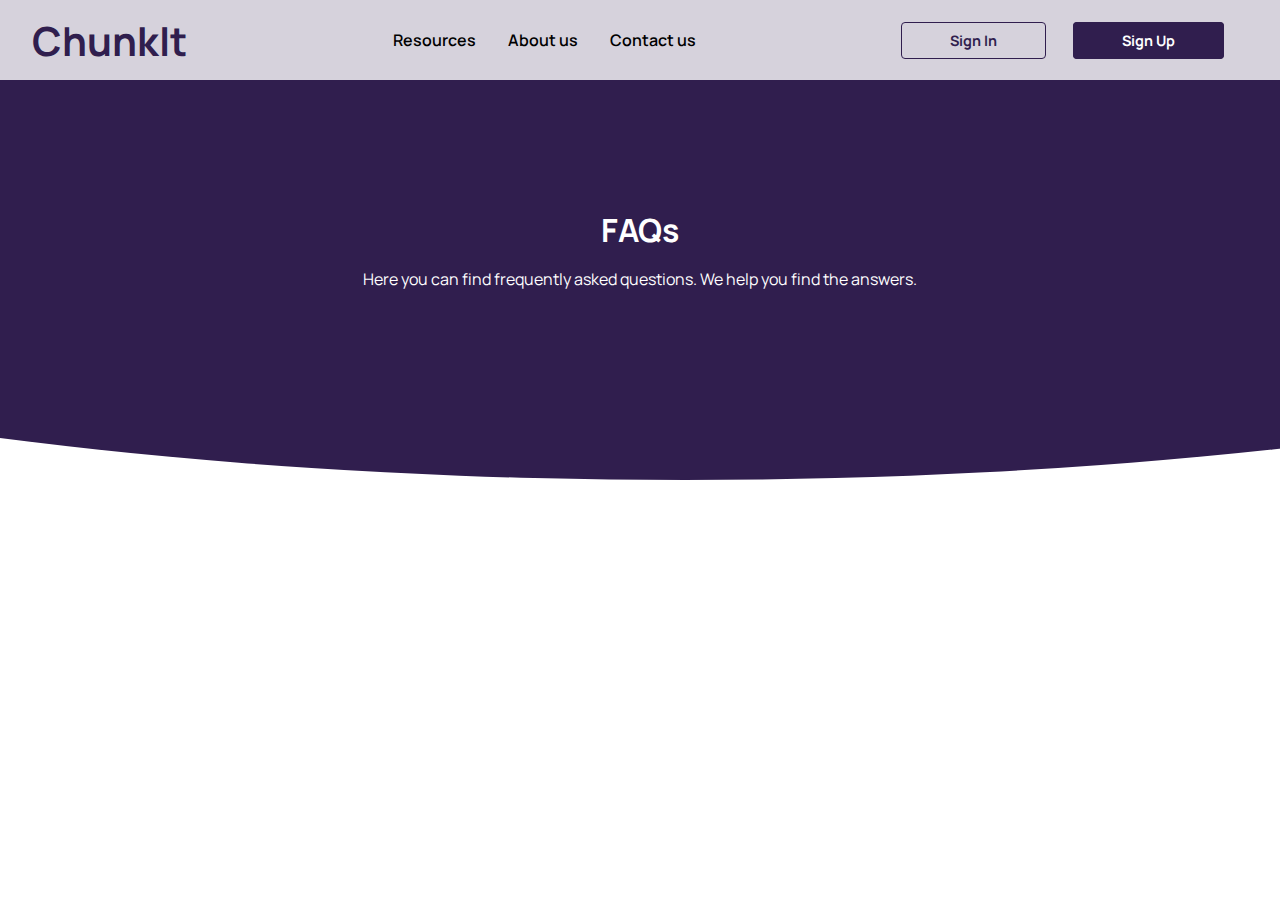
==== faq.html @ d7ba3e14 "updating faq page top section" ====
<!DOCTYPE html>
<html lang="en">
  <head>
    <meta charset="UTF-8" />
    <meta http-equiv="X-UA-Compatible" content="IE=edge" />
    <meta name="viewport" content="width=device-width, initial-scale=1.0" />
    <title>FAQ</title>
    <link rel="stylesheet" href="index.css" />
    <link rel="stylesheet" href="faq.css" />
  </head>
  <body>
    <header>
      <nav class="primary-navigation">
        <div>
          <h4 class="logo">ChunkIt</h4>
        </div>
        <div>
          <ul class="nav-link">
            <li><a>Resources</a></li>
            <li><a>About us</a></li>
            <li><a href="faq.html">Contact us</a></li>
          </ul>
        </div>
        <div class="header-action">
          <a class="btn-link primary">Sign In</a>
          <a class="btn-link secondary">Sign Up</a>
        </div>
      </nav>
    </header>
    <main>
      <section class="top-section">
        <!-- <div class="box"></div>
        <div class="box1"></div> -->
        <h1>FAQs</h1>
        <p>
          Here you can find frequently asked questions. We help you find the
          answers.
        </p>
      </section>
    </main>
    <footer></footer>
  </body>
</html>
---- index.css ----
@import url("https://fonts.googleapis.com/css2?family=Manrope:wght@300;400;500;600;700&display=swap");

:root {
  --color-bg: #d6d2dc;
  --color-main: #301e4e;
  --color-btn: #ff6e6c;
  --fz-heading: 40px;
}

* {
  padding: 0;
  margin: 0;
  box-sizing: border-box;
}

body {
  min-height: 100vh;
  font-family: "Manrope", sans-serif;
}

header {
  /* color: #fff; */
  width: 100%;
  background-color: var(--color-bg);
  padding-inline: 2rem;
}

.logo {
  font-weight: 700;
  color: var(--color-main);
  font-size: var(--fz-heading);
}

.primary-navigation {
  min-height: 5rem;

  display: flex;
  /* padding-inline: 2rem; */
  gap: 2rem;
  align-items: center;
  justify-content: space-between;
}

.primary-navigation div {
  /* padding-inline: 2rem; */
  text-align: center;
}

.primary-navigation ul {
  list-style: none;
  display: flex;
  gap: 2rem;
  font-weight: 600;
}

.primary-navigation a {
  text-decoration: none;
  color: inherit;
}

.header-action .btn-link {
  padding: 0.5rem 3rem;
  border-radius: 0.25rem;
  margin-inline-end: 1.5rem;
  font-size: 0.9rem;
  font-weight: 700;
  border: 1px solid var(--color-main);
}

.header-action .primary {
  color: var(--color-main);
}

.header-action .secondary {
  color: #fff;
  background-color: var(--color-main);
}
---- faq.css ----
:root {
  --color-bg: #d6d2dc;
  --color-main: #301e4e;
  --color-btn: #ff6e6c;
  --fz-heading: 40px;
}

.top-section {
  position: relative;
  display: flex;
  flex-direction: column;
  align-items: center;
  min-height: 25rem;
  background-color: var(--color-main);
  color: #fff;
  clip-path: ellipse(120% 100% at 53.5% 0%);
}

.top-section h1 {
  margin-block: 8rem 1rem;
}

.top-section h1,
.top-section p {
  z-index: 100;
}

.custom-shape-divider-bottom-1658563524 {
  position: absolute;
  bottom: 0;
  left: 0;
  width: 100%;
  overflow: hidden;
  line-height: 0;
}

.custom-shape-divider-bottom-1658563524 svg {
  position: relative;
  display: block;
  width: calc(300% + 1.3px);
  height: 249px;
}

.custom-shape-divider-bottom-1658563524 .shape-fill {
  fill: #ffffff;
}

.box,
.box1 {
  /* position: absolute;
  width: 800px;
  height: 800px;
  border: solid 5px #000;
  border-color: #000 #000 transparent #000;
  border-radius: 100% 100% 100% 100%; */

  position: absolute;
  top: 0;
  margin-top: 2px;
  width: 65rem;
  height: 30rem;
  border-radius: 32.5rem 32.5rem 0 0;
  border: 2px solid #000;
  border-color: #000 transparent transparent transparent;
  background-color: transparent;
}

.box1 {
  margin-top: 1.2rem;
  width: 60rem;
  height: 30rem;
  border-radius: 30rem 38rem 0 0;
}
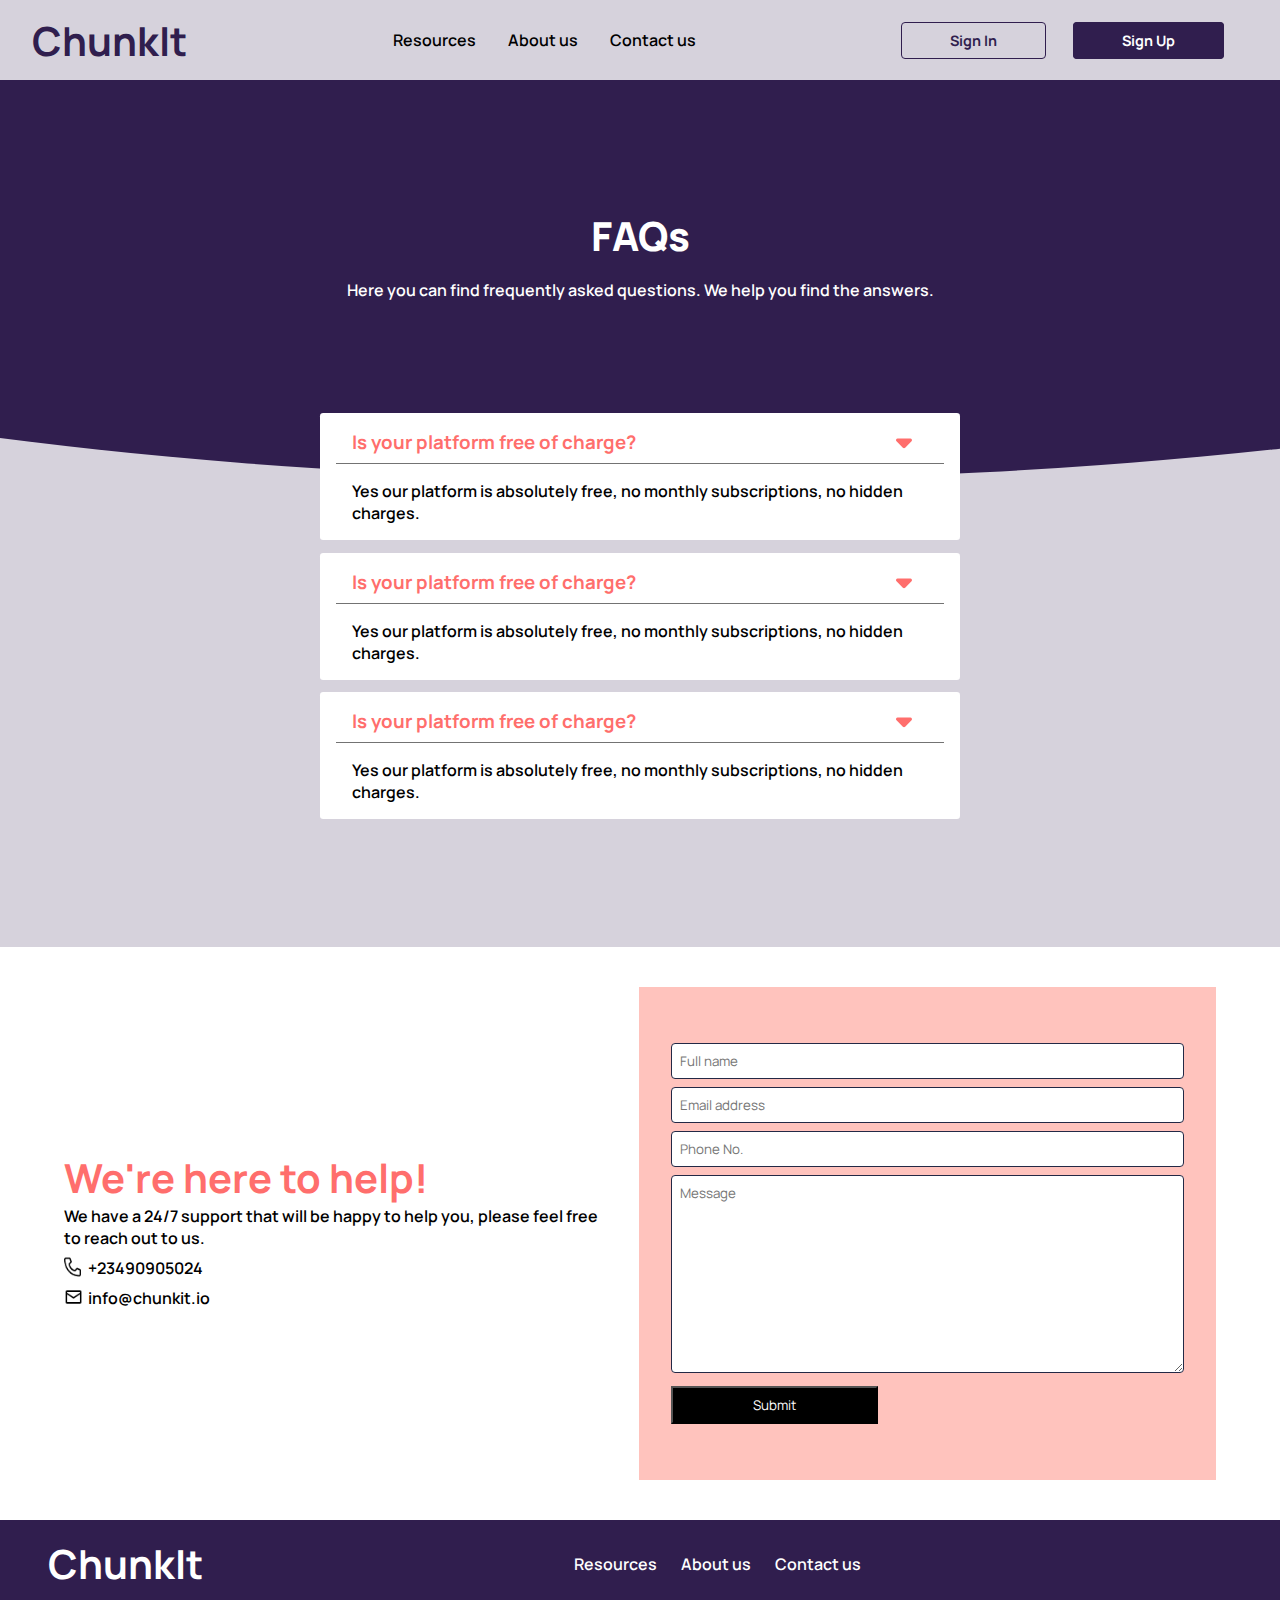
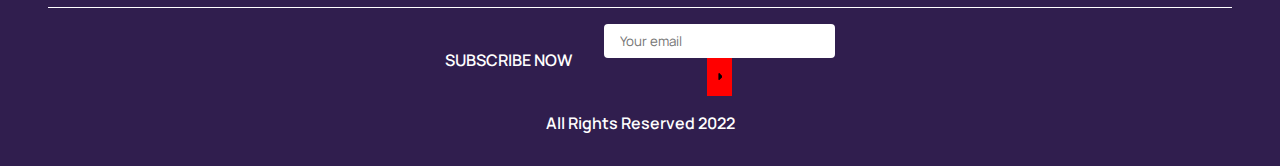
==== commit d6031fad: "adding footer" ====
--- a/faq.html
+++ b/faq.html
@@ -22,22 +22,155 @@
           </ul>
         </div>
         <div class="header-action">
-          <a class="btn-link primary">Sign In</a>
-          <a class="btn-link secondary">Sign Up</a>
+          <a class="btn-link primary" href="#">Sign In</a>
+          <a class="btn-link secondary" href="#">Sign Up</a>
         </div>
       </nav>
     </header>
     <main>
       <section class="top-section">
-        <!-- <div class="box"></div>
-        <div class="box1"></div> -->
         <h1>FAQs</h1>
         <p>
           Here you can find frequently asked questions. We help you find the
           answers.
         </p>
       </section>
+      <section class="question-container">
+        <div class="inner">
+          <div class="question">
+            <h3>Is your platform free of charge?</h3>
+            <svg xmlns="http://www.w3.org/2000/svg" viewBox="0 0 320 512">
+              <path
+                d="M310.6 246.6l-127.1 128C176.4 380.9 168.2 384 160 384s-16.38-3.125-22.63-9.375l-127.1-128C.2244 237.5-2.516 223.7 2.438 211.8S19.07 192 32 192h255.1c12.94 0 24.62 7.781 29.58 19.75S319.8 237.5 310.6 246.6z"
+              />
+            </svg>
+          </div>
+          <div class="answer">
+            <p>
+              Yes our platform is absolutely free, no monthly subscriptions, no
+              hidden charges.
+            </p>
+          </div>
+        </div>
+        <div class="inner">
+          <div class="question">
+            <h3>Is your platform free of charge?</h3>
+            <svg xmlns="http://www.w3.org/2000/svg" viewBox="0 0 320 512">
+              <path
+                d="M310.6 246.6l-127.1 128C176.4 380.9 168.2 384 160 384s-16.38-3.125-22.63-9.375l-127.1-128C.2244 237.5-2.516 223.7 2.438 211.8S19.07 192 32 192h255.1c12.94 0 24.62 7.781 29.58 19.75S319.8 237.5 310.6 246.6z"
+              />
+            </svg>
+          </div>
+          <div class="answer">
+            <p>
+              Yes our platform is absolutely free, no monthly subscriptions, no
+              hidden charges.
+            </p>
+          </div>
+        </div>
+        <div class="inner">
+          <div class="question">
+            <h3>Is your platform free of charge?</h3>
+            <svg xmlns="http://www.w3.org/2000/svg" viewBox="0 0 320 512">
+              <path
+                d="M310.6 246.6l-127.1 128C176.4 380.9 168.2 384 160 384s-16.38-3.125-22.63-9.375l-127.1-128C.2244 237.5-2.516 223.7 2.438 211.8S19.07 192 32 192h255.1c12.94 0 24.62 7.781 29.58 19.75S319.8 237.5 310.6 246.6z"
+              />
+            </svg>
+          </div>
+          <div class="answer">
+            <p>
+              Yes our platform is absolutely free, no monthly subscriptions, no
+              hidden charges.
+            </p>
+          </div>
+        </div>
+      </section>
+      <section class="contact-section">
+        <div>
+          <h2>We're here to help!</h2>
+          <p>
+            We have a 24/7 support that will be happy to help you, please feel
+            free to reach out to us.
+          </p>
+          <div class="inline">
+            <img src="assets/icons/icon-phone.png" alt="" />
+            <p>+23490905024</p>
+          </div>
+          <div class="inline">
+            <img src="assets/icons/icon-mail.png" alt="" />
+            <p>info@chunkit.io</p>
+          </div>
+        </div>
+        <div class="form-container">
+          <form action="">
+            <div>
+              <input type="text" name="" id="name" placeholder="Full name" />
+            </div>
+            <div>
+              <input
+                type="email"
+                name="email"
+                id="email"
+                placeholder="Email address"
+              />
+            </div>
+            <div>
+              <input
+                type="tel"
+                name="phone"
+                id="phone"
+                placeholder="Phone No."
+              />
+            </div>
+            <div>
+              <textarea
+                name="message"
+                id="message"
+                cols="30"
+                rows="10"
+                placeholder="Message"
+              ></textarea>
+            </div>
+            <div>
+              <button type="submit">Submit</button>
+            </div>
+            <div class="social-icon"></div>
+          </form>
+        </div>
+      </section>
     </main>
-    <footer></footer>
+    <footer>
+      <section class="footer-first">
+        <div>
+          <h4 class="logo">ChunkIt</h4>
+        </div>
+        <div>
+          <ul class="nav-link">
+            <li><a href="#">Resources</a></li>
+            <li><a href="#">About us</a></li>
+            <li><a href="faq.html">Contact us</a></li>
+          </ul>
+        </div>
+        <div class="social-icons"></div>
+      </section>
+      <section class="footer-second">
+        <div>
+          <p>SUBSCRIBE NOW</p>
+          <div class="subscribe-field">
+            <form action="">
+              <input type="email" placeholder="Your email" />
+              <button type="submit">
+                <svg xmlns="http://www.w3.org/2000/svg" viewBox="0 0 256 512">
+                  <path
+                    d="M118.6 105.4l128 127.1C252.9 239.6 256 247.8 256 255.1s-3.125 16.38-9.375 22.63l-128 127.1c-9.156 9.156-22.91 11.9-34.88 6.943S64 396.9 64 383.1V128c0-12.94 7.781-24.62 19.75-29.58S109.5 96.23 118.6 105.4z"
+                  />
+                </svg>
+              </button>
+            </form>
+          </div>
+        </div>
+        <p>All Rights Reserved 2022</p>
+      </section>
+    </footer>
   </body>
 </html>
--- a/index.css
+++ b/index.css
@@ -1,4 +1,4 @@
-@import url("https://fonts.googleapis.com/css2?family=Manrope:wght@300;400;500;600;700&display=swap");
+@import url("https://fonts.googleapis.com/css2?family=Manrope:wght@300;400;500;600;700;800&display=swap");
 
 :root {
   --color-bg: #d6d2dc;
@@ -35,22 +35,22 @@
   min-height: 5rem;
 
   display: flex;
-  /* padding-inline: 2rem; */
-  gap: 2rem;
   align-items: center;
   justify-content: space-between;
 }
 
 .primary-navigation div {
-  /* padding-inline: 2rem; */
   text-align: center;
 }
 
+ul {
+  list-style: none;
+  font-weight: 600;
+}
+
 .primary-navigation ul {
-  list-style: none;
   display: flex;
   gap: 2rem;
-  font-weight: 600;
 }
 
 .primary-navigation a {
--- a/faq.css
+++ b/faq.css
@@ -1,8 +1,13 @@
 :root {
   --color-bg: #d6d2dc;
   --color-main: #301e4e;
-  --color-btn: #ff6e6c;
+  --pink: #ff6e6c;
   --fz-heading: 40px;
+}
+
+body {
+  background-color: var(--color-bg);
+  font-weight: 600;
 }
 
 .top-section {
@@ -16,58 +21,177 @@
   clip-path: ellipse(120% 100% at 53.5% 0%);
 }
 
+.big-heading {
+  font-size: var(--fz-heading);
+}
+
 .top-section h1 {
   margin-block: 8rem 1rem;
+  font-weight: 800;
+  font-size: var(--fz-heading);
 }
 
-.top-section h1,
-.top-section p {
-  z-index: 100;
+.question-container {
+  margin-top: -5rem;
+  position: relative;
+  margin-bottom: 8rem;
 }
 
-.custom-shape-divider-bottom-1658563524 {
-  position: absolute;
-  bottom: 0;
-  left: 0;
-  width: 100%;
-  overflow: hidden;
-  line-height: 0;
+.inner {
+  width: 90%;
+  max-width: 40rem;
+  background-color: #fff;
+  padding: 1rem;
+  margin: 0.8rem auto;
+  border-radius: 0.2rem;
 }
 
-.custom-shape-divider-bottom-1658563524 svg {
-  position: relative;
-  display: block;
-  width: calc(300% + 1.3px);
-  height: 249px;
+.inner div {
+  padding-inline: 1rem;
 }
 
-.custom-shape-divider-bottom-1658563524 .shape-fill {
-  fill: #ffffff;
+.question {
+  padding-bottom: 0.5rem;
+  border-bottom: 1px solid #737373;
+  color: var(--pink);
+  position: relative;
 }
 
-.box,
-.box1 {
-  /* position: absolute;
-  width: 800px;
-  height: 800px;
-  border: solid 5px #000;
-  border-color: #000 #000 transparent #000;
-  border-radius: 100% 100% 100% 100%; */
+.answer {
+  margin-top: 1rem;
+}
 
+.question svg {
+  width: 1rem;
   position: absolute;
   top: 0;
-  margin-top: 2px;
-  width: 65rem;
-  height: 30rem;
-  border-radius: 32.5rem 32.5rem 0 0;
-  border: 2px solid #000;
-  border-color: #000 transparent transparent transparent;
-  background-color: transparent;
+  right: 2rem;
+  fill: var(--pink);
 }
 
-.box1 {
-  margin-top: 1.2rem;
-  width: 60rem;
-  height: 30rem;
-  border-radius: 30rem 38rem 0 0;
+.contact-section {
+  display: flex;
+  align-items: center;
+  justify-content: center;
+  padding: 2rem 4rem;
+  gap: 2rem;
+  /* width: 95%; */
+  /* margin: auto; */
+  background-color: #fff;
 }
+
+.contact-section div {
+  width: 100%;
+  max-width: 40rem;
+  /* padding-inline: 2rem; */
+  margin-block: 0.5rem;
+}
+
+.form-container {
+  background-color: #ffc3bd;
+  padding: 3rem 2rem;
+}
+
+.contact-section h2 {
+  font-size: var(--fz-heading);
+  color: var(--pink);
+}
+
+form input,
+textarea {
+  width: 100%;
+  padding: 0.5rem;
+  font-family: inherit;
+  color: #232946;
+  border: 1px solid #232946;
+  border-radius: 4px;
+  outline: none;
+  overflow: hidden;
+}
+
+form button {
+  background-color: #000;
+  color: #fff;
+  padding: 0.5rem 5rem;
+  font-family: inherit;
+}
+
+.contact-section img {
+  height: 1.2rem;
+  position: absolute;
+}
+
+.inline p {
+  margin-left: 1.5rem;
+}
+
+footer {
+  background-color: var(--color-main);
+  color: #fff;
+  min-height: 10rem;
+  padding-inline: 3rem;
+  padding-bottom: 1rem;
+}
+
+footer .logo {
+  color: #fff;
+}
+
+footer a {
+  text-decoration: none;
+  color: inherit;
+}
+
+.footer-first {
+  display: flex;
+  justify-content: space-between;
+  align-items: center;
+  padding: 1rem 0;
+  border-bottom: 1px solid #fff;
+}
+
+footer ul {
+  display: flex;
+  align-items: center;
+  gap: 1.5rem;
+}
+.footer-second {
+  margin-top: 1rem;
+  text-align: center;
+}
+
+.footer-second > div {
+  display: flex;
+  gap: 2rem;
+  justify-content: center;
+  align-items: center;
+}
+
+.footer-second > p {
+  margin-block: 1rem;
+}
+
+.subscribe-field {
+  /* overflow: hidden; */
+  border-radius: 4px;
+  position: relative;
+}
+
+.subscribe-field input {
+  padding: 0.5rem 1rem;
+  outline: none;
+  font-family: inherit;
+  border: none;
+}
+
+.subscribe-field button {
+  padding: 0.6rem;
+  /* margin-left: -3px; */
+  border: none;
+  position: relative;
+  background-color: red;
+}
+
+.subscribe-field svg {
+  height: 0.7rem;
+}
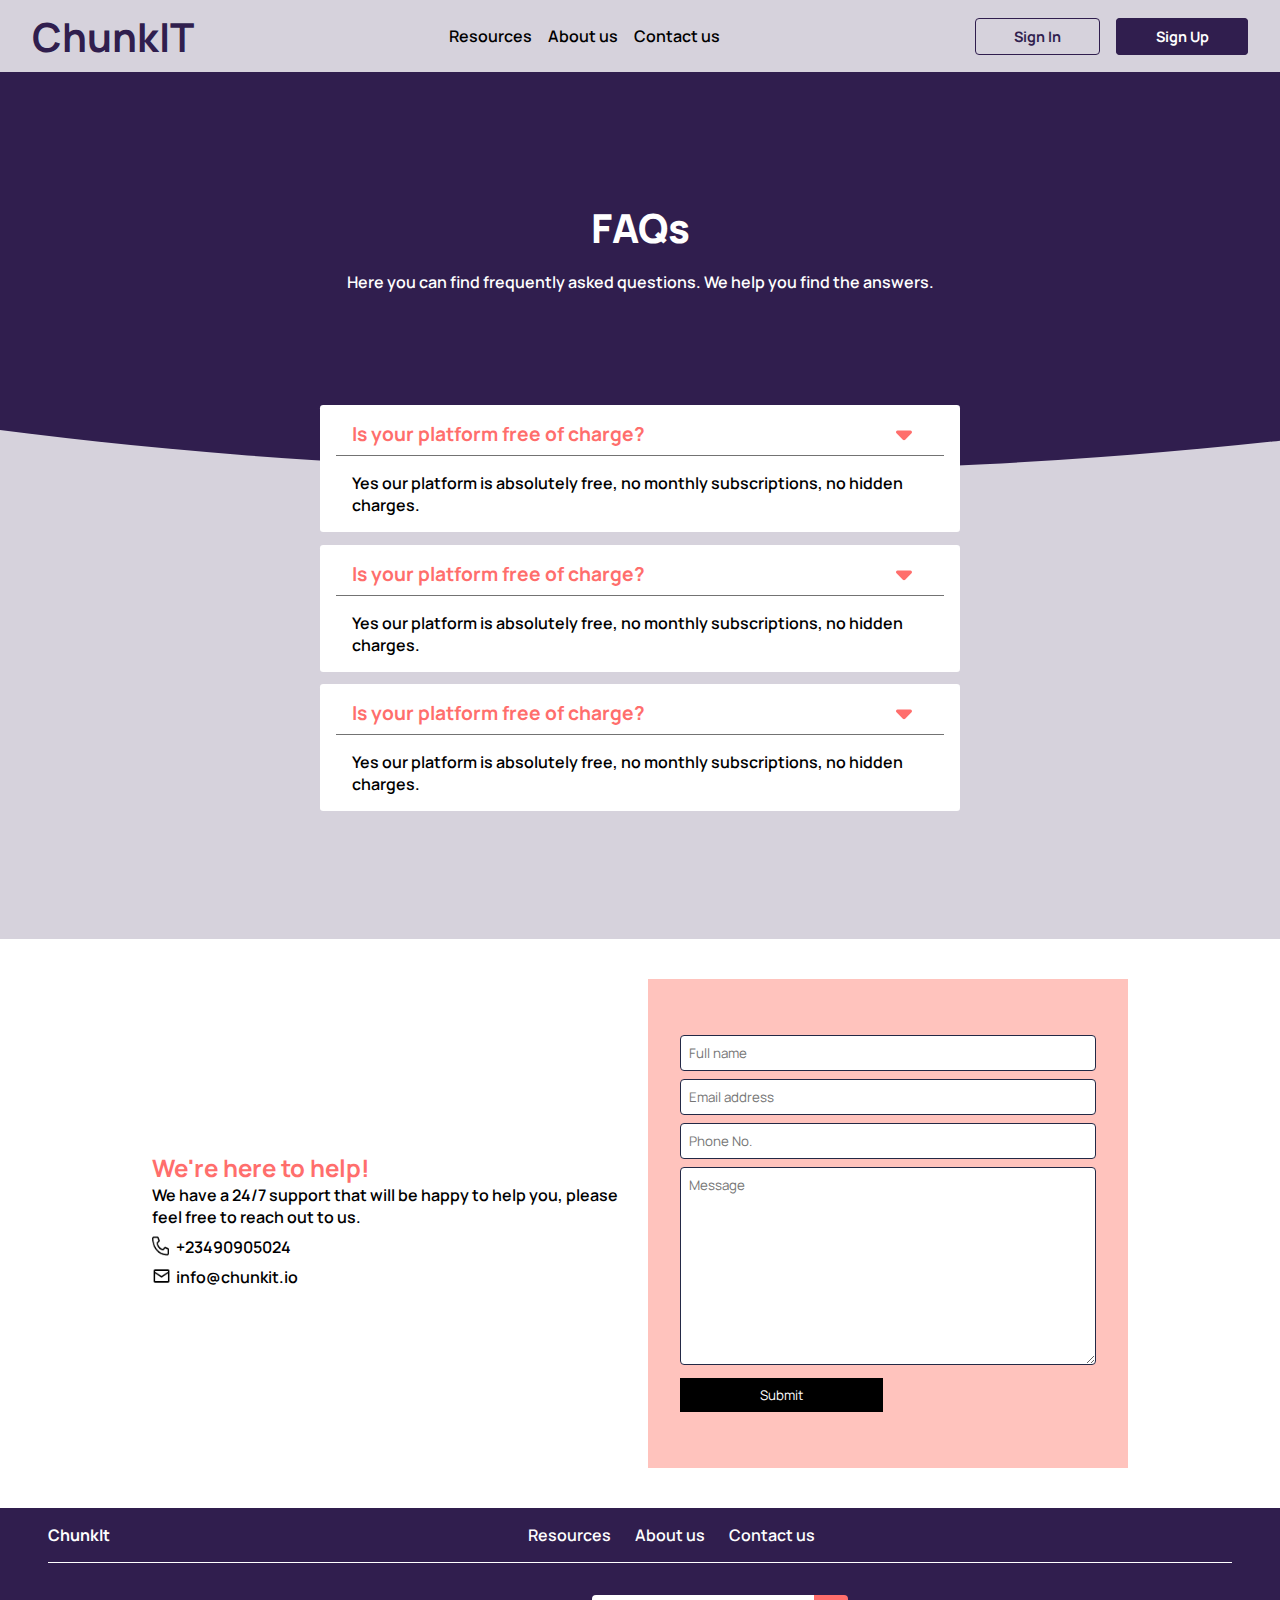
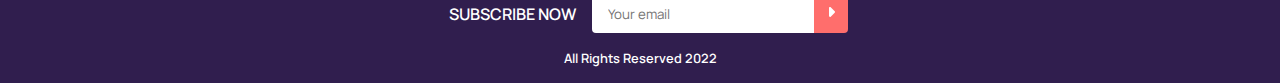
==== commit f34d41bd: "updating header" ====
--- a/faq.html
+++ b/faq.html
@@ -11,20 +11,30 @@
   <body>
     <header>
       <nav class="primary-navigation">
-        <div>
-          <h4 class="logo">ChunkIt</h4>
-        </div>
-        <div>
+        <h4 class="logo big-heading">ChunkIT</h4>
+        <div class="navigation">
           <ul class="nav-link">
             <li><a>Resources</a></li>
             <li><a>About us</a></li>
             <li><a href="faq.html">Contact us</a></li>
           </ul>
         </div>
-        <div class="header-action">
+        <div class="header-action navigation">
           <a class="btn-link primary" href="#">Sign In</a>
           <a class="btn-link secondary" href="#">Sign Up</a>
         </div>
+        <div class="mobile-nav">
+          <ul class="">
+            <li><a href="#">Resources</a></li>
+            <li><a href="#">About us</a></li>
+            <li><a href="faq.html">Contact us</a></li>
+          </ul>
+          <a class="btn-link primary" href="#">Sign In</a>
+          <a class="btn-link secondary" href="#">Sign Up</a>
+        </div>
+        <button class="hamburger">
+          <div class="bar"></div>
+        </button>
       </nav>
     </header>
     <main>
@@ -172,5 +182,6 @@
         <p>All Rights Reserved 2022</p>
       </section>
     </footer>
+    <script src="nav.js"></script>
   </body>
 </html>
--- a/index.css
+++ b/index.css
@@ -19,20 +19,24 @@
 }
 
 header {
-  /* color: #fff; */
   width: 100%;
   background-color: var(--color-bg);
   padding-inline: 2rem;
+  position: relative;
+}
+
+.big-heading {
+  font-size: clamp(25px, 5vw, 40px);
 }
 
 .logo {
   font-weight: 700;
   color: var(--color-main);
-  font-size: var(--fz-heading);
+  z-index: 2;
 }
 
 .primary-navigation {
-  min-height: 5rem;
+  min-height: 4.5rem;
 
   display: flex;
   align-items: center;
@@ -50,7 +54,7 @@
 
 .primary-navigation ul {
   display: flex;
-  gap: 2rem;
+  gap: clamp(1rem, 1vw, 2rem);
 }
 
 .primary-navigation a {
@@ -60,8 +64,8 @@
 
 .header-action .btn-link {
   padding: 0.5rem 3rem;
+  padding-inline: clamp(0.5rem, 3vw, 3rem);
   border-radius: 0.25rem;
-  margin-inline-end: 1.5rem;
   font-size: 0.9rem;
   font-weight: 700;
   border: 1px solid var(--color-main);
@@ -69,9 +73,104 @@
 
 .header-action .primary {
   color: var(--color-main);
+  margin-inline-end: clamp(0.5rem, 1vw, 1.5rem);
 }
 
 .header-action .secondary {
   color: #fff;
   background-color: var(--color-main);
 }
+
+@media (max-width: 740px) {
+  .primary-navigation {
+    min-height: 3rem;
+  }
+
+  .primary-navigation .navigation {
+    display: none;
+  }
+}
+
+@media (min-width: 740px) {
+  .primary-navigation .mobile-nav,
+  .primary-navigation .hamburger {
+    display: none;
+  }
+}
+
+.hamburger {
+  position: relative;
+  display: block;
+  width: 25px;
+  cursor: pointer;
+  z-index: 9999;
+
+  appearance: none;
+  background: none;
+  outline: none;
+  border: none;
+}
+
+.hamburger .bar,
+.hamburger::after,
+.hamburger::before {
+  content: "";
+  display: block;
+  width: 100%;
+  height: 3px;
+  border-radius: 2px;
+  background-color: #fff;
+  margin: 4px 0;
+  transition: 0.4s;
+}
+
+.hamburger.is-active::before {
+  transform: rotate(-45deg) translate(-3px, 6px);
+}
+
+.hamburger.is-active::after {
+  transform: rotate(45deg) translate(-4px, -7px);
+}
+
+.hamburger.is-active .bar {
+  opacity: 0;
+}
+
+.mobile-nav {
+  display: block;
+  position: fixed;
+  top: 0;
+  left: 100%;
+  width: 100%;
+  height: 100vh;
+  background-color: var(--color-main);
+  padding-top: 120px;
+  transition: 0.4s;
+  z-index: 1000;
+}
+
+.mobile-nav.is-active {
+  left: 0%;
+}
+
+.mobile-nav ul {
+  display: block;
+}
+
+.mobile-nav a {
+  display: block;
+  width: 100%;
+  max-width: 12rem;
+  margin: 0 auto 16px;
+  /* margin-left: 6rem; */
+  /* margin-bottom: 1.5rem; */
+  text-align: center;
+  background-color: #6a5c81;
+  padding: 1rem 2.5rem;
+  color: #fff;
+  text-decoration: none;
+}
+
+.mobile-nav a:hover {
+  background-color: #b7aec7;
+}
--- a/faq.css
+++ b/faq.css
@@ -17,24 +17,38 @@
   align-items: center;
   min-height: 25rem;
   background-color: var(--color-main);
+  padding-inline: 2rem;
   color: #fff;
   clip-path: ellipse(120% 100% at 53.5% 0%);
 }
 
-.big-heading {
-  font-size: var(--fz-heading);
-}
+/* .big-heading {
+  font-size: clamp(16px, 4vw, 40px);
+} */
 
 .top-section h1 {
   margin-block: 8rem 1rem;
   font-weight: 800;
-  font-size: var(--fz-heading);
+  font-size: clamp(32px, 6vw, var(--fz-heading));
+}
+
+.top-section p {
+  text-align: center;
 }
 
 .question-container {
   margin-top: -5rem;
   position: relative;
   margin-bottom: 8rem;
+}
+
+.question-container h3 {
+  font-size: clamp(1rem, 2vw, 1.2rem);
+  /* font-size: 1rem; */
+}
+
+p {
+  font-size: clamp(0.75rem, 2vw, 1rem);
 }
 
 .inner {
@@ -73,17 +87,14 @@
   display: flex;
   align-items: center;
   justify-content: center;
-  padding: 2rem 4rem;
-  gap: 2rem;
-  /* width: 95%; */
-  /* margin: auto; */
+  padding: 2rem;
+  gap: 1rem;
   background-color: #fff;
 }
 
 .contact-section div {
   width: 100%;
-  max-width: 40rem;
-  /* padding-inline: 2rem; */
+  max-width: 30rem;
   margin-block: 0.5rem;
 }
 
@@ -93,11 +104,11 @@
 }
 
 .contact-section h2 {
-  font-size: var(--fz-heading);
+  font-size: clamp(16px, 4vw, --fz-heading);
   color: var(--pink);
 }
 
-form input,
+.form-container input,
 textarea {
   width: 100%;
   padding: 0.5rem;
@@ -109,8 +120,14 @@
   overflow: hidden;
 }
 
-form button {
+.form-container input:focus,
+textarea:focus {
+  border: 2px solid var(--color-main);
+}
+
+.form-container button {
   background-color: #000;
+  border: none;
   color: #fff;
   padding: 0.5rem 5rem;
   font-family: inherit;
@@ -162,36 +179,62 @@
 
 .footer-second > div {
   display: flex;
-  gap: 2rem;
+  /* gap: 2rem; */
   justify-content: center;
   align-items: center;
+  flex-wrap: wrap;
 }
 
 .footer-second > p {
+  /* margin-block: 1rem; */
+  font-size: 0.8rem;
+}
+
+.subscribe-field {
+  position: relative;
   margin-block: 1rem;
-}
-
-.subscribe-field {
-  /* overflow: hidden; */
-  border-radius: 4px;
-  position: relative;
+  margin-left: 1rem;
 }
 
 .subscribe-field input {
-  padding: 0.5rem 1rem;
+  padding: 0.6rem 1rem;
   outline: none;
   font-family: inherit;
+  border-radius: 4px;
   border: none;
+  width: 15rem;
 }
 
 .subscribe-field button {
-  padding: 0.6rem;
-  /* margin-left: -3px; */
-  border: none;
-  position: relative;
-  background-color: red;
+  padding: 0.6rem 0.8rem;
+  border-width: 0;
+  border-radius: 0 4px 4px 0;
+  background-color: var(--pink);
+  position: absolute;
+  right: -1rem;
+  top: -0.5px;
 }
 
 .subscribe-field svg {
-  height: 0.7rem;
-}
+  height: 1rem;
+  fill: #fff;
+}
+
+@media (max-width: 768px) {
+  .contact-section {
+    flex-direction: column;
+    padding: 1rem;
+  }
+}
+
+@media (max-width: 500px) {
+  .footer-first {
+    flex-direction: column;
+    gap: 1rem;
+  }
+  .footer-first .nav-link {
+    flex-direction: column;
+    gap: 1rem;
+    font-size: clamp(0.8rem, 3vw, 1rem);
+  }
+}
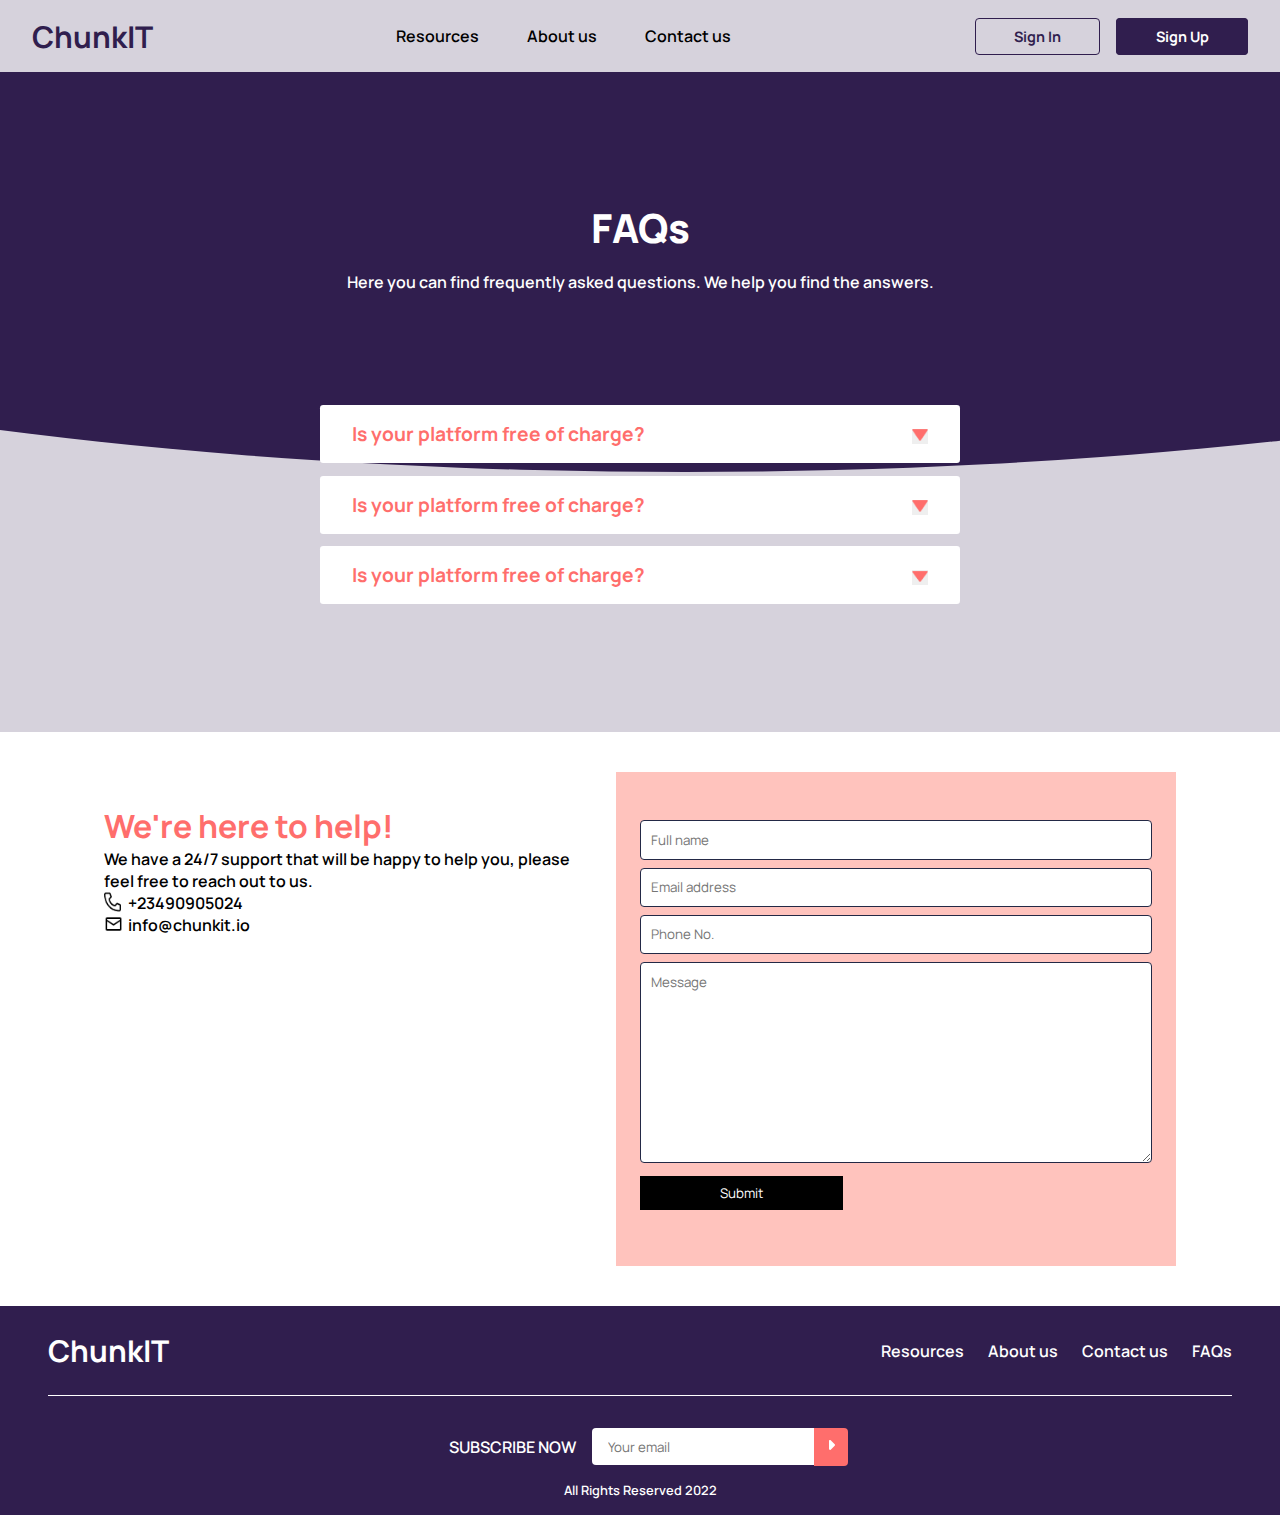
==== commit 651d5a0e: "updating faq page" ====
--- a/faq.html
+++ b/faq.html
@@ -49,11 +49,9 @@
         <div class="inner">
           <div class="question">
             <h3>Is your platform free of charge?</h3>
-            <svg xmlns="http://www.w3.org/2000/svg" viewBox="0 0 320 512">
-              <path
-                d="M310.6 246.6l-127.1 128C176.4 380.9 168.2 384 160 384s-16.38-3.125-22.63-9.375l-127.1-128C.2244 237.5-2.516 223.7 2.438 211.8S19.07 192 32 192h255.1c12.94 0 24.62 7.781 29.58 19.75S319.8 237.5 310.6 246.6z"
-              />
-            </svg>
+            <button class="btn-dropdown">
+              <img src="assets/icons/drop-down.png" alt="" />
+            </button>
           </div>
           <div class="answer">
             <p>
@@ -65,11 +63,9 @@
         <div class="inner">
           <div class="question">
             <h3>Is your platform free of charge?</h3>
-            <svg xmlns="http://www.w3.org/2000/svg" viewBox="0 0 320 512">
-              <path
-                d="M310.6 246.6l-127.1 128C176.4 380.9 168.2 384 160 384s-16.38-3.125-22.63-9.375l-127.1-128C.2244 237.5-2.516 223.7 2.438 211.8S19.07 192 32 192h255.1c12.94 0 24.62 7.781 29.58 19.75S319.8 237.5 310.6 246.6z"
-              />
-            </svg>
+            <button class="btn-dropdown">
+              <img src="assets/icons/drop-down.png" alt="" />
+            </button>
           </div>
           <div class="answer">
             <p>
@@ -81,11 +77,9 @@
         <div class="inner">
           <div class="question">
             <h3>Is your platform free of charge?</h3>
-            <svg xmlns="http://www.w3.org/2000/svg" viewBox="0 0 320 512">
-              <path
-                d="M310.6 246.6l-127.1 128C176.4 380.9 168.2 384 160 384s-16.38-3.125-22.63-9.375l-127.1-128C.2244 237.5-2.516 223.7 2.438 211.8S19.07 192 32 192h255.1c12.94 0 24.62 7.781 29.58 19.75S319.8 237.5 310.6 246.6z"
-              />
-            </svg>
+            <button class="btn-dropdown">
+              <img src="assets/icons/drop-down.png" alt="" />
+            </button>
           </div>
           <div class="answer">
             <p>
@@ -152,16 +146,17 @@
     <footer>
       <section class="footer-first">
         <div>
-          <h4 class="logo">ChunkIt</h4>
+          <h4 class="logo">ChunkIT</h4>
         </div>
         <div>
           <ul class="nav-link">
             <li><a href="#">Resources</a></li>
             <li><a href="#">About us</a></li>
             <li><a href="faq.html">Contact us</a></li>
+            <li><a href="#">FAQs</a></li>
           </ul>
         </div>
-        <div class="social-icons"></div>
+        <!-- <div class="social-icons"></div> -->
       </section>
       <section class="footer-second">
         <div>
@@ -183,5 +178,6 @@
       </section>
     </footer>
     <script src="nav.js"></script>
+    <script src="faq-dropdown.js"></script>
   </body>
 </html>
--- a/index.css
+++ b/index.css
@@ -54,7 +54,9 @@
 
 .primary-navigation ul {
   display: flex;
-  gap: clamp(1rem, 1vw, 2rem);
+  /* gap: clamp(1rem, 1vw, 3rem); */
+  gap: clamp(1rem, 4vw, 3rem);
+  /* gap: 3rem; */
 }
 
 .primary-navigation a {
@@ -174,3 +176,101 @@
 .mobile-nav a:hover {
   background-color: #b7aec7;
 }
+
+footer {
+  background-color: var(--color-main);
+  color: #fff;
+  min-height: 10rem;
+  padding-inline: 3rem;
+  padding-bottom: 1rem;
+}
+
+footer .logo {
+  color: #fff;
+}
+
+footer a {
+  text-decoration: none;
+  color: inherit;
+}
+
+.footer-first {
+  display: flex;
+  justify-content: space-between;
+  align-items: center;
+  padding: 1.5rem 0;
+  border-bottom: 1px solid #fff;
+}
+
+footer ul {
+  display: flex;
+  align-items: center;
+  gap: 1.5rem;
+}
+.footer-second {
+  margin-top: 1rem;
+  text-align: center;
+}
+
+.footer-second > div {
+  display: flex;
+  /* gap: 2rem; */
+  justify-content: center;
+  align-items: center;
+  flex-wrap: wrap;
+}
+
+.footer-second > p {
+  /* margin-block: 1rem; */
+  font-size: 0.8rem;
+}
+
+.subscribe-field {
+  position: relative;
+  margin-block: 1rem;
+  margin-left: 1rem;
+}
+
+.subscribe-field input {
+  padding: 0.6rem 1rem;
+  outline: none;
+  font-family: inherit;
+  border-radius: 4px;
+  border: none;
+  width: 15rem;
+}
+
+.subscribe-field button {
+  padding: 0.6rem 0.8rem;
+  border-width: 0;
+  border-radius: 0 4px 4px 0;
+  background-color: var(--pink);
+  position: absolute;
+  right: -1rem;
+  top: -0.5px;
+}
+
+.subscribe-field svg {
+  height: 1rem;
+  fill: #fff;
+}
+
+@media (max-width: 768px) {
+  .contact-section {
+    flex-direction: column;
+    align-items: center;
+    padding: 1rem;
+  }
+}
+
+@media (max-width: 500px) {
+  .footer-first {
+    flex-direction: column;
+    gap: 1rem;
+  }
+  .footer-first .nav-link {
+    flex-direction: column;
+    gap: 1rem;
+    font-size: clamp(0.8rem, 3vw, 1rem);
+  }
+}
--- a/faq.css
+++ b/faq.css
@@ -8,6 +8,10 @@
 body {
   background-color: var(--color-bg);
   font-weight: 600;
+}
+
+.logo {
+  font-size: clamp(20px, 5vw, 30px);
 }
 
 .top-section {
@@ -65,34 +69,61 @@
 }
 
 .question {
-  padding-bottom: 0.5rem;
-  border-bottom: 1px solid #737373;
   color: var(--pink);
   position: relative;
 }
 
-.answer {
-  margin-top: 1rem;
+.slide .question {
+  padding-bottom: 0.5rem;
+  border-bottom: 1px solid #737373;
 }
 
-.question svg {
+.answer {
+  clear: both;
+  width: 100%;
+  height: 0px;
+  overflow: hidden;
+}
+
+.slide .answer {
+  margin-top: 1rem;
+  height: fit-content;
+}
+
+.question button {
+  border: none;
   width: 1rem;
   position: absolute;
-  top: 0;
-  right: 2rem;
+  top: 0.5rem;
+  right: 1rem;
   fill: var(--pink);
+}
+
+button img {
+  width: 100%;
+  src: url("assets/icons/drop-down.png");
+}
+
+.slide button img {
+  /* src: url(); */
+  transform: rotate(180deg);
 }
 
 .contact-section {
   display: flex;
-  align-items: center;
   justify-content: center;
   padding: 2rem;
-  gap: 1rem;
+  gap: 2rem;
   background-color: #fff;
 }
 
-.contact-section div {
+.contact-section h2 {
+  font-size: clamp(1.5rem, 3vw, 2rem);
+  /* font-size: 2rem; */
+}
+
+.contact-section > div:first-of-type {
+  padding-top: 2rem;
   width: 100%;
   max-width: 30rem;
   margin-block: 0.5rem;
@@ -100,7 +131,14 @@
 
 .form-container {
   background-color: #ffc3bd;
-  padding: 3rem 2rem;
+  padding: 3rem 1.5rem;
+  width: 100%;
+  max-width: 35rem;
+  margin-block: 0.5rem;
+}
+
+.form-container div {
+  margin-bottom: 0.5rem;
 }
 
 .contact-section h2 {
@@ -111,7 +149,7 @@
 .form-container input,
 textarea {
   width: 100%;
-  padding: 0.5rem;
+  padding: 0.6rem;
   font-family: inherit;
   color: #232946;
   border: 1px solid #232946;
@@ -141,100 +179,3 @@
 .inline p {
   margin-left: 1.5rem;
 }
-
-footer {
-  background-color: var(--color-main);
-  color: #fff;
-  min-height: 10rem;
-  padding-inline: 3rem;
-  padding-bottom: 1rem;
-}
-
-footer .logo {
-  color: #fff;
-}
-
-footer a {
-  text-decoration: none;
-  color: inherit;
-}
-
-.footer-first {
-  display: flex;
-  justify-content: space-between;
-  align-items: center;
-  padding: 1rem 0;
-  border-bottom: 1px solid #fff;
-}
-
-footer ul {
-  display: flex;
-  align-items: center;
-  gap: 1.5rem;
-}
-.footer-second {
-  margin-top: 1rem;
-  text-align: center;
-}
-
-.footer-second > div {
-  display: flex;
-  /* gap: 2rem; */
-  justify-content: center;
-  align-items: center;
-  flex-wrap: wrap;
-}
-
-.footer-second > p {
-  /* margin-block: 1rem; */
-  font-size: 0.8rem;
-}
-
-.subscribe-field {
-  position: relative;
-  margin-block: 1rem;
-  margin-left: 1rem;
-}
-
-.subscribe-field input {
-  padding: 0.6rem 1rem;
-  outline: none;
-  font-family: inherit;
-  border-radius: 4px;
-  border: none;
-  width: 15rem;
-}
-
-.subscribe-field button {
-  padding: 0.6rem 0.8rem;
-  border-width: 0;
-  border-radius: 0 4px 4px 0;
-  background-color: var(--pink);
-  position: absolute;
-  right: -1rem;
-  top: -0.5px;
-}
-
-.subscribe-field svg {
-  height: 1rem;
-  fill: #fff;
-}
-
-@media (max-width: 768px) {
-  .contact-section {
-    flex-direction: column;
-    padding: 1rem;
-  }
-}
-
-@media (max-width: 500px) {
-  .footer-first {
-    flex-direction: column;
-    gap: 1rem;
-  }
-  .footer-first .nav-link {
-    flex-direction: column;
-    gap: 1rem;
-    font-size: clamp(0.8rem, 3vw, 1rem);
-  }
-}
